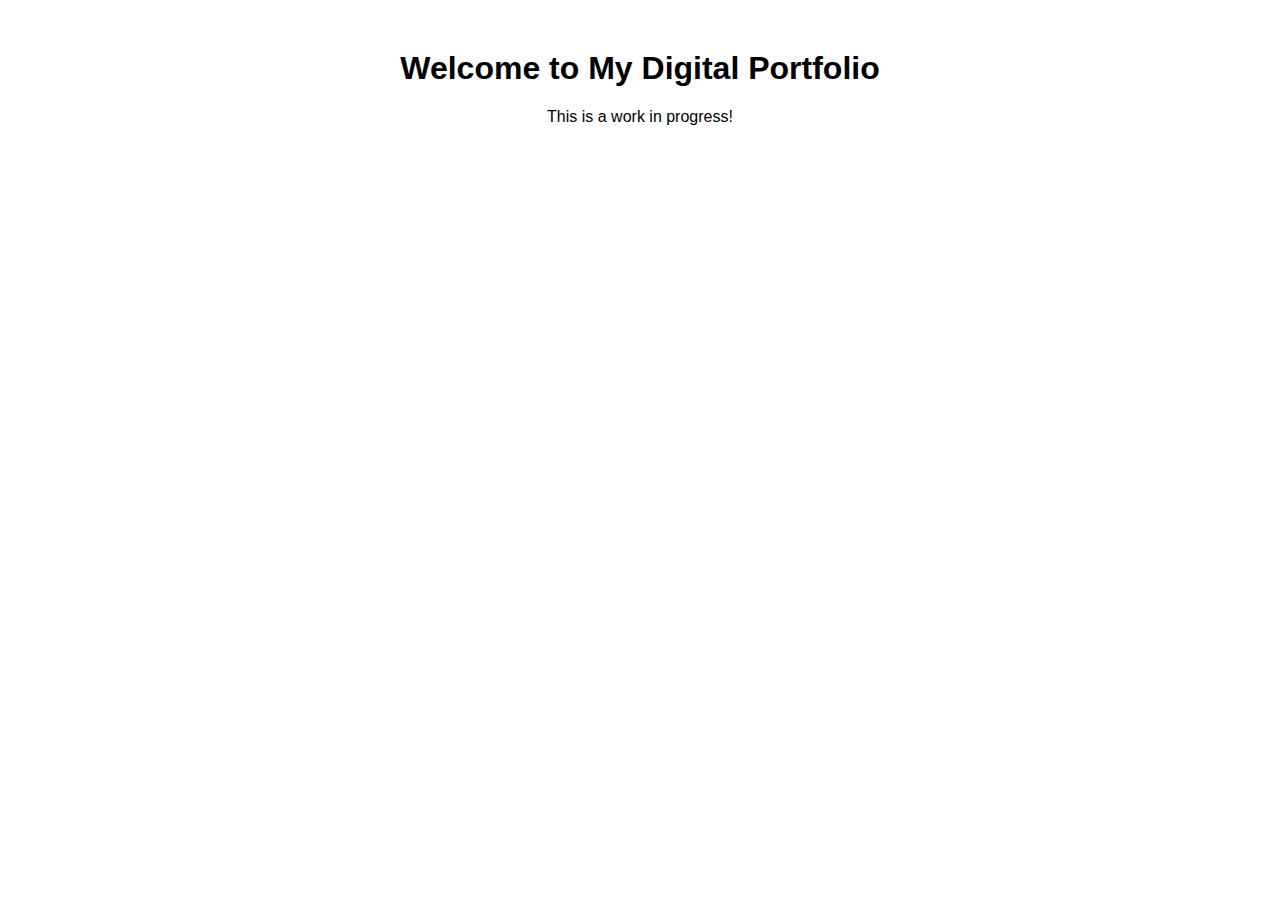
==== index.html @ 858853df "Added initial portfolio files" ====
<!DOCTYPE html>
<html lang="en">
<head>
    <meta charset="UTF-8">
    <meta name="viewport" content="width=device-width, initial-scale=1.0">
    <title>My Digital Portfolio</title>
    <link rel="stylesheet" href="style.css">
</head>
<body>
    <header>
        <h1>Welcome to My Digital Portfolio</h1>
    </header>
    <p>This is a work in progress!</p>
</body>
</html>
---- style.css ----
body {
    font-family: Arial, sans-serif;
    text-align: center;
    margin: 50px;
}
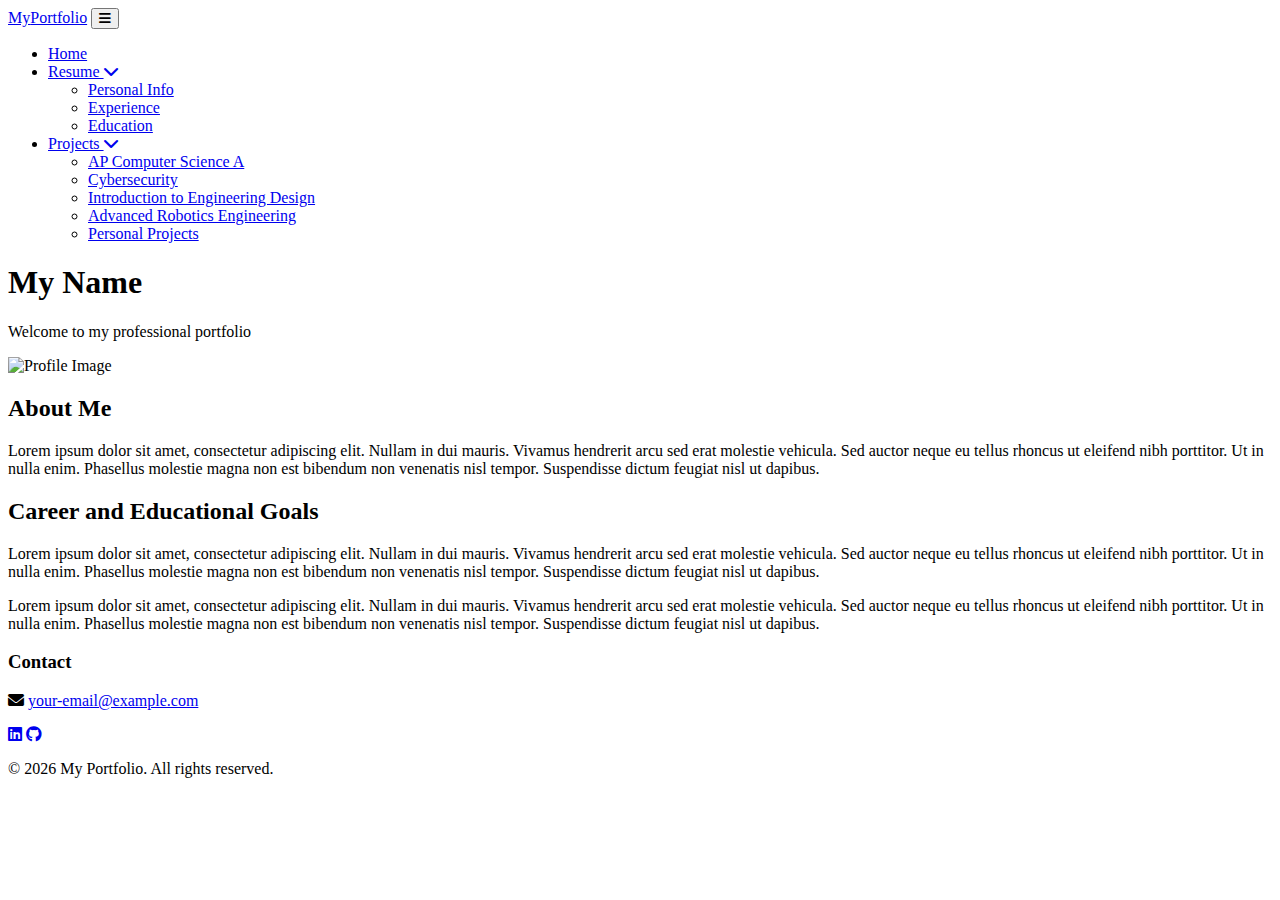
==== commit 7eaa061f: "Initial commit" ====
--- a/index.html
+++ b/index.html
@@ -1,15 +1,105 @@
 <!DOCTYPE html>
 <html lang="en">
+
 <head>
     <meta charset="UTF-8">
     <meta name="viewport" content="width=device-width, initial-scale=1.0">
-    <title>My Digital Portfolio</title>
-    <link rel="stylesheet" href="style.css">
+    <title>My Portfolio</title>
+    <link rel="stylesheet" href="styles.css">
+    <link rel="stylesheet" href="https://cdnjs.cloudflare.com/ajax/libs/font-awesome/6.0.0-beta3/css/all.min.css">
+    <link href="https://fonts.googleapis.com/css2?family=Inter:wght@400;500;600;700&display=swap" rel="stylesheet">
 </head>
+
 <body>
+    <!-- Header -->
     <header>
-        <h1>Welcome to My Digital Portfolio</h1>
+        <div class="container header-container">
+            <a href="index.html" class="logo">My<span>Portfolio</span></a>
+            <button class="mobile-menu-toggle">
+                <i class="fas fa-bars"></i>
+            </button>
+            <nav>
+                <ul class="main-menu">
+                    <li><a href="index.html">Home</a></li>
+                    <li class="dropdown">
+                        <a href="resume.html">Resume <i class="fas fa-chevron-down"></i></a>
+                        <ul class="dropdown-menu">
+                            <li><a href="resume.html#personal-info">Personal Info</a></li>
+                            <li><a href="resume.html#experience">Experience</a></li>
+                            <li><a href="resume.html#education">Education</a></li>
+                        </ul>
+                    </li>
+                    <!-- Other menu items -->
+                    <li class="dropdown">
+                        <a href="projects.html">Projects <i class="fas fa-chevron-down"></i></a>
+                        <ul class="dropdown-menu">
+                            <li><a href="project-detail.html?project=ap-compsci">AP Computer Science A</a></li>
+                            <li><a href="project-detail.html?project=cybersecurity">Cybersecurity</a></li>
+                            <li><a href="project-detail.html?project=engineering-design">Introduction to Engineering
+                                    Design</a></li>
+                            <li><a href="project-detail.html?project=robotics">Advanced Robotics Engineering</a></li>
+                            <li><a href="project-detail.html?project=personal">Personal Projects</a></li>
+                        </ul>
+                    </li>
+                </ul>
+            </nav>
+        </div>
     </header>
-    <p>This is a work in progress!</p>
+
+    <!-- Main Content -->
+    <main class="container">
+        <section class="hero">
+            <h1>My Name</h1>
+            <p>Welcome to my professional portfolio</p>
+        </section>
+
+        <section class="about-me">
+            <div class="about-content">
+                <div class="about-image">
+                    <img src="https://via.placeholder.com/300" alt="Profile Image" class="circular-image">
+                </div>
+                <div class="about-text">
+                    <h2>About Me</h2>
+                    <p>Lorem ipsum dolor sit amet, consectetur adipiscing elit. Nullam in dui mauris. Vivamus hendrerit
+                        arcu sed erat molestie vehicula. Sed auctor neque eu tellus rhoncus ut eleifend nibh porttitor.
+                        Ut in nulla enim. Phasellus molestie magna non est bibendum non venenatis nisl tempor.
+                        Suspendisse dictum feugiat nisl ut dapibus.</p>
+                </div>
+            </div>
+        </section>
+
+        <section class="goals">
+            <h2>Career and Educational Goals</h2>
+            <p>Lorem ipsum dolor sit amet, consectetur adipiscing elit. Nullam in dui mauris. Vivamus hendrerit arcu sed
+                erat molestie vehicula. Sed auctor neque eu tellus rhoncus ut eleifend nibh porttitor. Ut in nulla enim.
+                Phasellus molestie magna non est bibendum non venenatis nisl tempor. Suspendisse dictum feugiat nisl ut
+                dapibus.</p>
+            <p>Lorem ipsum dolor sit amet, consectetur adipiscing elit. Nullam in dui mauris. Vivamus hendrerit arcu sed
+                erat molestie vehicula. Sed auctor neque eu tellus rhoncus ut eleifend nibh porttitor. Ut in nulla enim.
+                Phasellus molestie magna non est bibendum non venenatis nisl tempor. Suspendisse dictum feugiat nisl ut
+                dapibus.</p>
+        </section>
+    </main>
+
+    <!-- Footer -->
+    <footer>
+        <div class="container footer-container">
+            <div class="contact-info">
+                <h3>Contact</h3>
+                <p><i class="fas fa-envelope"></i> <a href="mailto:your-email@example.com">your-email@example.com</a>
+                </p>
+                <div class="social-links">
+                    <a href="#"><i class="fab fa-linkedin"></i></a>
+                    <a href="#"><i class="fab fa-github"></i></a>
+                </div>
+            </div>
+        </div>
+        <div class="copyright">
+            <p>&copy; <span id="year"></span> My Portfolio. All rights reserved.</p>
+        </div>
+    </footer>
+
+    <script src="script.js"></script>
 </body>
+
 </html>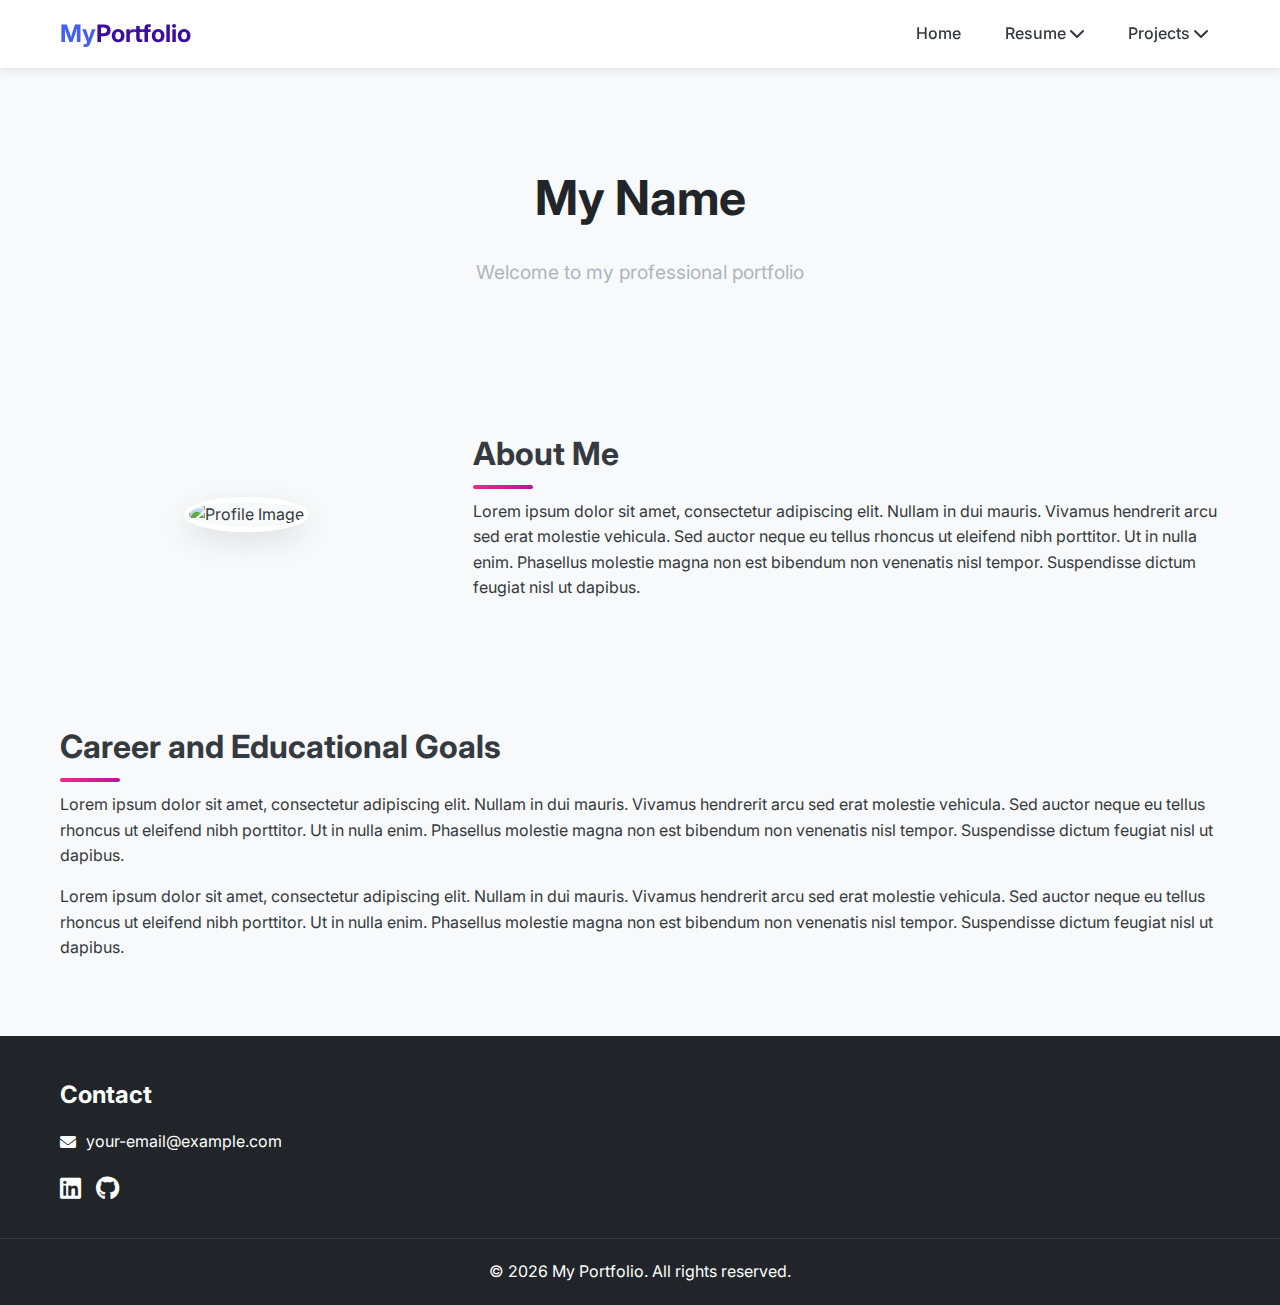
==== commit e7d8d0ec: "CSS fix" ====
--- a/index.html
+++ b/index.html
@@ -5,7 +5,7 @@
     <meta charset="UTF-8">
     <meta name="viewport" content="width=device-width, initial-scale=1.0">
     <title>My Portfolio</title>
-    <link rel="stylesheet" href="styles.css">
+    <link rel="stylesheet" href="style.css">
     <link rel="stylesheet" href="https://cdnjs.cloudflare.com/ajax/libs/font-awesome/6.0.0-beta3/css/all.min.css">
     <link href="https://fonts.googleapis.com/css2?family=Inter:wght@400;500;600;700&display=swap" rel="stylesheet">
 </head>
--- a/style.css
+++ b/style.css
@@ -0,0 +1,617 @@
+/* ======================
+   BASE STYLES
+   ====================== */
+:root {
+  --primary-color: #4361ee;
+  --secondary-color: #3a0ca3;
+  --accent-color: #f72585;
+  --light-color: #f8f9fa;
+  --dark-color: #212529;
+  --text-color: #343a40;
+  --text-light: #adb5bd;
+  --border-color: #dee2e6;
+  --shadow-color: rgba(0, 0, 0, 0.1);
+  --gradient-primary: linear-gradient(135deg, #4361ee 0%, #3a0ca3 100%);
+  --gradient-accent: linear-gradient(135deg, #f72585 0%, #b5179e 100%);
+}
+
+* {
+  margin: 0;
+  padding: 0;
+  box-sizing: border-box;
+}
+
+html {
+  scroll-behavior: smooth;
+}
+
+body {
+  font-family: 'Inter', -apple-system, BlinkMacSystemFont, sans-serif;
+  line-height: 1.6;
+  color: var(--text-color);
+  background-color: var(--light-color);
+  padding-top: 80px;
+  /* Space for fixed header */
+}
+
+.container {
+  width: 100%;
+  max-width: 1200px;
+  margin: 0 auto;
+  padding: 0 20px;
+}
+
+/* ======================
+     HEADER & NAVIGATION
+     ====================== */
+header {
+  background: rgba(255, 255, 255, 0.95);
+  backdrop-filter: blur(10px);
+  -webkit-backdrop-filter: blur(10px);
+  box-shadow: 0 2px 10px rgba(0, 0, 0, 0.1);
+  position: fixed;
+  top: 0;
+  width: 100%;
+  z-index: 1000;
+  padding: 15px 0;
+}
+
+.header-container {
+  display: flex;
+  justify-content: space-between;
+  align-items: center;
+}
+
+.logo {
+  font-size: 1.5rem;
+  font-weight: 700;
+  color: var(--primary-color);
+  text-decoration: none;
+}
+
+.logo span {
+  color: var(--secondary-color);
+}
+
+.mobile-menu-toggle {
+  background: none;
+  border: none;
+  font-size: 1.5rem;
+  color: var(--dark-color);
+  cursor: pointer;
+  display: none;
+}
+
+.main-menu {
+  display: flex;
+  list-style: none;
+}
+
+.main-menu li {
+  position: relative;
+  margin-left: 20px;
+}
+
+.main-menu a {
+  color: var(--text-color);
+  text-decoration: none;
+  font-weight: 500;
+  padding: 8px 12px;
+  border-radius: 4px;
+  transition: all 0.3s ease;
+}
+
+.main-menu a:hover {
+  color: var(--primary-color);
+  background: rgba(67, 97, 238, 0.1);
+}
+
+.dropdown-menu {
+  display: none;
+  position: absolute;
+  top: 100%;
+  left: 0;
+  background: white;
+  box-shadow: 0 10px 15px rgba(0, 0, 0, 0.1);
+  border-radius: 8px;
+  min-width: 200px;
+  list-style: none;
+  padding: 10px 0;
+  z-index: 100;
+}
+
+.dropdown-menu li {
+  margin: 0;
+}
+
+.dropdown-menu a {
+  display: block;
+  padding: 8px 20px;
+  color: var(--text-color);
+  transition: all 0.3s ease;
+}
+
+.dropdown-menu a:hover {
+  background: rgba(67, 97, 238, 0.1);
+  color: var(--primary-color);
+}
+
+.dropdown:hover .dropdown-menu {
+  display: block;
+}
+
+/* ======================
+     MAIN CONTENT
+     ====================== */
+.hero {
+  text-align: center;
+  padding: 80px 0;
+}
+
+.hero h1 {
+  font-size: 3rem;
+  margin-bottom: 20px;
+  color: var(--dark-color);
+}
+
+.hero p {
+  font-size: 1.2rem;
+  color: var(--text-light);
+}
+
+.about-me {
+  padding: 60px 0;
+}
+
+.about-content {
+  display: flex;
+  align-items: center;
+  gap: 40px;
+}
+
+.about-image {
+  flex: 1;
+  text-align: center;
+}
+
+.circular-image {
+  width: 280px;
+  height: 280px;
+  border-radius: 50%;
+  object-fit: cover;
+  border: 5px solid white;
+  box-shadow: 0 10px 30px rgba(0, 0, 0, 0.1);
+  transition: transform 0.3s ease;
+}
+
+.circular-image:hover {
+  transform: scale(1.05);
+}
+
+.about-text {
+  flex: 2;
+}
+
+.about-text h2 {
+  font-size: 2rem;
+  margin-bottom: 20px;
+  position: relative;
+}
+
+.about-text h2::after {
+  content: '';
+  position: absolute;
+  bottom: -10px;
+  left: 0;
+  width: 60px;
+  height: 4px;
+  background: var(--gradient-accent);
+  border-radius: 2px;
+}
+
+.goals {
+  padding: 60px 0;
+}
+
+.goals h2 {
+  font-size: 2rem;
+  margin-bottom: 20px;
+  position: relative;
+}
+
+.goals h2::after {
+  content: '';
+  position: absolute;
+  bottom: -10px;
+  left: 0;
+  width: 60px;
+  height: 4px;
+  background: var(--gradient-accent);
+  border-radius: 2px;
+}
+
+.goals p {
+  margin-bottom: 15px;
+}
+
+/* ======================
+     FOOTER
+     ====================== */
+footer {
+  background: var(--dark-color);
+  color: white;
+  padding: 40px 0 20px;
+}
+
+.footer-container {
+  display: flex;
+  justify-content: space-between;
+  align-items: flex-start;
+  margin-bottom: 30px;
+}
+
+.contact-info h3 {
+  font-size: 1.5rem;
+  margin-bottom: 15px;
+}
+
+.contact-info p {
+  margin-bottom: 10px;
+  display: flex;
+  align-items: center;
+  gap: 10px;
+}
+
+.contact-info a {
+  color: white;
+  text-decoration: none;
+  transition: color 0.3s ease;
+}
+
+.contact-info a:hover {
+  color: var(--accent-color);
+}
+
+.social-links {
+  display: flex;
+  gap: 15px;
+  margin-top: 15px;
+}
+
+.social-links a {
+  color: white;
+  font-size: 1.5rem;
+  transition: color 0.3s ease;
+}
+
+.social-links a:hover {
+  color: var(--accent-color);
+}
+
+.copyright {
+  text-align: center;
+  padding-top: 20px;
+  border-top: 1px solid rgba(255, 255, 255, 0.1);
+}
+
+/* ======================
+     PROJECTS PAGE
+     ====================== */
+.projects-section {
+  padding: 60px 0;
+}
+
+.projects-section h1 {
+  font-size: 2.5rem;
+  margin-bottom: 40px;
+  text-align: center;
+}
+
+.project-cards {
+  display: grid;
+  grid-template-columns: repeat(auto-fill, minmax(350px, 1fr));
+  gap: 30px;
+}
+
+.project-card {
+  background: white;
+  border-radius: 10px;
+  overflow: hidden;
+  box-shadow: 0 5px 15px rgba(0, 0, 0, 0.1);
+  transition: transform 0.3s ease, box-shadow 0.3s ease;
+  cursor: pointer;
+}
+
+.project-card:hover {
+  transform: translateY(-10px);
+  box-shadow: 0 15px 30px rgba(0, 0, 0, 0.15);
+}
+
+.project-image img {
+  width: 100%;
+  height: 200px;
+  object-fit: cover;
+}
+
+.project-content {
+  padding: 20px;
+}
+
+.project-content h2 {
+  font-size: 1.5rem;
+  margin-bottom: 10px;
+  color: var(--dark-color);
+}
+
+.project-content p {
+  margin-bottom: 15px;
+  color: var(--text-light);
+}
+
+/* ======================
+     PROJECT DETAIL PAGE
+     ====================== */
+.project-detail {
+  padding: 60px 0;
+}
+
+.project-detail h1 {
+  font-size: 2.5rem;
+  margin-bottom: 20px;
+}
+
+.project-detail-content {
+  display: flex;
+  gap: 40px;
+  margin: 40px 0;
+}
+
+.project-gallery {
+  flex: 1;
+}
+
+.gallery-grid {
+  display: grid;
+  grid-template-columns: repeat(auto-fill, minmax(250px, 1fr));
+  gap: 20px;
+}
+
+.gallery-grid img {
+  width: 100%;
+  height: 200px;
+  object-fit: cover;
+  border-radius: 8px;
+  transition: transform 0.3s ease;
+}
+
+.gallery-grid img:hover {
+  transform: scale(1.05);
+}
+
+.project-description {
+  flex: 1;
+}
+
+.project-description h2 {
+  font-size: 1.8rem;
+  margin-bottom: 20px;
+}
+
+.project-description p {
+  margin-bottom: 15px;
+  line-height: 1.7;
+}
+
+.project-links {
+  margin-top: 40px;
+}
+
+.project-links h3 {
+  font-size: 1.5rem;
+  margin-bottom: 20px;
+}
+
+.links-container {
+  display: flex;
+  flex-wrap: wrap;
+  gap: 15px;
+}
+
+.resource-link {
+  display: inline-flex;
+  align-items: center;
+  gap: 8px;
+  padding: 10px 20px;
+  background: var(--primary-color);
+  color: white;
+  border-radius: 6px;
+  text-decoration: none;
+  transition: all 0.3s ease;
+}
+
+.resource-link:hover {
+  background: var(--secondary-color);
+  transform: translateY(-3px);
+}
+
+/* ======================
+     RESUME PAGE
+     ====================== */
+.resume-section {
+  padding: 60px 0;
+}
+
+.resume-section h1 {
+  font-size: 2.5rem;
+  margin-bottom: 40px;
+  text-align: center;
+}
+
+.resume-category {
+  margin-bottom: 40px;
+  background: white;
+  padding: 30px;
+  border-radius: 10px;
+  box-shadow: 0 5px 15px rgba(0, 0, 0, 0.05);
+}
+
+.resume-category h2 {
+  font-size: 1.8rem;
+  margin-bottom: 20px;
+  color: var(--dark-color);
+  position: relative;
+  padding-bottom: 10px;
+}
+
+.resume-category h2::after {
+  content: '';
+  position: absolute;
+  bottom: 0;
+  left: 0;
+  width: 60px;
+  height: 3px;
+  background: var(--gradient-accent);
+}
+
+.experience-item,
+.education-item,
+.project-item {
+  margin-bottom: 30px;
+}
+
+.experience-item h3,
+.education-item h3,
+.project-item h3 {
+  font-size: 1.3rem;
+  margin-bottom: 5px;
+}
+
+.company,
+.institution,
+.date {
+  font-style: italic;
+  color: var(--text-light);
+  margin-bottom: 10px;
+  display: block;
+}
+
+.resume-category ul {
+  margin-left: 20px;
+}
+
+.resume-category li {
+  margin-bottom: 8px;
+}
+
+.skills-container {
+  display: flex;
+  gap: 40px;
+  flex-wrap: wrap;
+}
+
+.skill-category {
+  flex: 1;
+  min-width: 250px;
+}
+
+.skill-category h3 {
+  font-size: 1.2rem;
+  margin-bottom: 15px;
+}
+
+.download-resume {
+  text-align: center;
+  margin-top: 50px;
+}
+
+.download-btn {
+  display: inline-flex;
+  align-items: center;
+  gap: 10px;
+  padding: 12px 25px;
+  background: var(--gradient-primary);
+  color: white;
+  text-decoration: none;
+  border-radius: 6px;
+  font-weight: 500;
+  transition: all 0.3s ease;
+}
+
+.download-btn:hover {
+  transform: translateY(-3px);
+  box-shadow: 0 10px 20px rgba(67, 97, 238, 0.3);
+}
+
+/* ======================
+     RESPONSIVE DESIGN
+     ====================== */
+@media (max-width: 992px) {
+  .about-content {
+    flex-direction: column;
+  }
+
+  .project-detail-content {
+    flex-direction: column;
+  }
+}
+
+@media (max-width: 768px) {
+  .mobile-menu-toggle {
+    display: block;
+  }
+
+  .main-menu {
+    position: fixed;
+    top: 80px;
+    left: 0;
+    width: 100%;
+    background: white;
+    flex-direction: column;
+    padding: 20px;
+    box-shadow: 0 10px 15px rgba(0, 0, 0, 0.1);
+    display: none;
+  }
+
+  .main-menu.show {
+    display: flex;
+  }
+
+  .main-menu li {
+    margin: 10px 0;
+  }
+
+  .dropdown-menu {
+    position: static;
+    box-shadow: none;
+    display: none;
+    margin-top: 10px;
+    margin-left: 20px;
+  }
+
+  .dropdown-menu.show {
+    display: block;
+  }
+
+  .hero h1 {
+    font-size: 2.5rem;
+  }
+
+  .project-cards {
+    grid-template-columns: 1fr;
+  }
+}
+
+@media (max-width: 576px) {
+  .hero h1 {
+    font-size: 2rem;
+  }
+
+  .circular-image {
+    width: 200px;
+    height: 200px;
+  }
+
+  .gallery-grid {
+    grid-template-columns: 1fr;
+  }
+}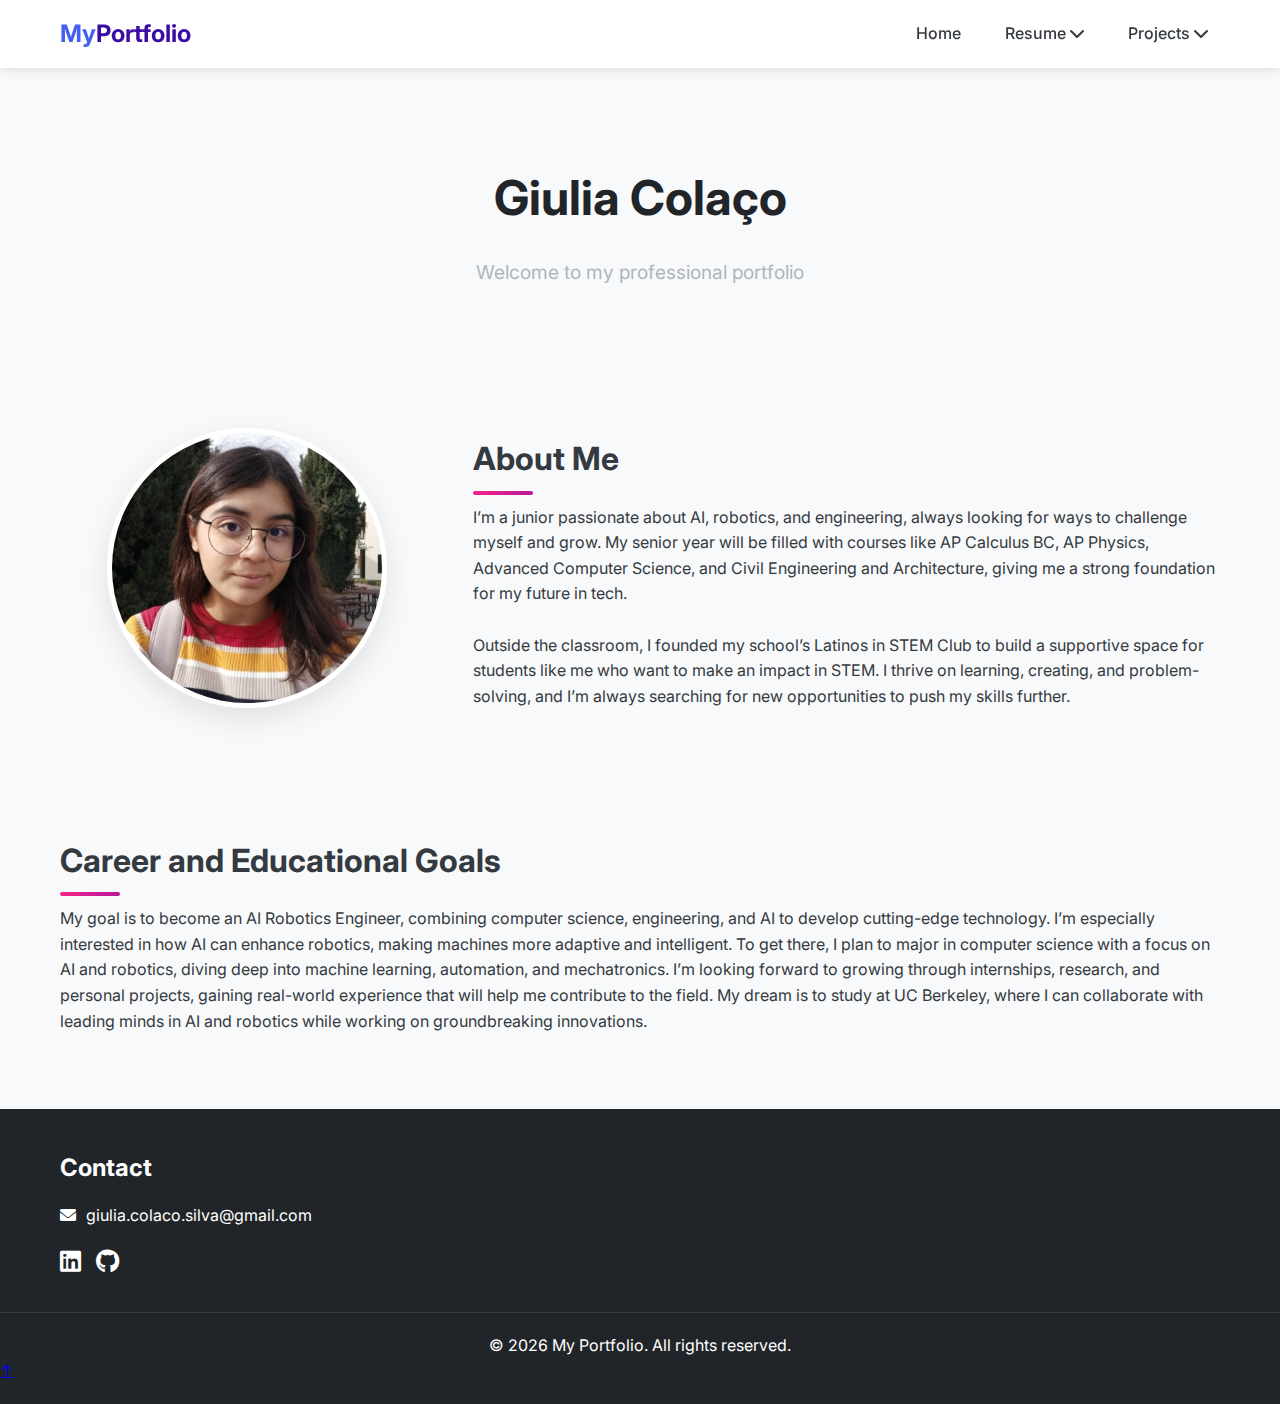
==== commit 7e17415e: "IED addition" ====
--- a/index.html
+++ b/index.html
@@ -26,7 +26,11 @@
                         <ul class="dropdown-menu">
                             <li><a href="resume.html#personal-info">Personal Info</a></li>
                             <li><a href="resume.html#experience">Experience</a></li>
+                            <li><a href="resume.html#certifications">Certifications</a></li>
                             <li><a href="resume.html#education">Education</a></li>
+                            <li><a href="resume.html#projects">Projects</a></li>
+                            <li><a href="resume.html#skills">Skills</a></li>
+                            <li><a href="resume.html#languages">Languages</a></li>
                         </ul>
                     </li>
                     <!-- Other menu items -->
@@ -49,55 +53,69 @@
     <!-- Main Content -->
     <main class="container">
         <section class="hero">
-            <h1>My Name</h1>
+            <h1>Giulia Colaço</h1>
             <p>Welcome to my professional portfolio</p>
         </section>
 
         <section class="about-me">
             <div class="about-content">
                 <div class="about-image">
-                    <img src="https://via.placeholder.com/300" alt="Profile Image" class="circular-image">
+                    <img src="assets/my-photo.jpeg" alt="Profile Image" class="circular-image">
                 </div>
                 <div class="about-text">
                     <h2>About Me</h2>
-                    <p>Lorem ipsum dolor sit amet, consectetur adipiscing elit. Nullam in dui mauris. Vivamus hendrerit
-                        arcu sed erat molestie vehicula. Sed auctor neque eu tellus rhoncus ut eleifend nibh porttitor.
-                        Ut in nulla enim. Phasellus molestie magna non est bibendum non venenatis nisl tempor.
-                        Suspendisse dictum feugiat nisl ut dapibus.</p>
+                    <p>I’m a junior passionate about AI, robotics, and engineering, always looking for ways to challenge
+                        myself and grow. My senior year will be filled with courses like AP
+                        Calculus BC, AP Physics, Advanced Computer Science, and Civil Engineering and Architecture,
+                        giving me a strong foundation for my future in tech. </p>
+                    <br>
+                    <p> Outside the classroom, I founded my
+                        school’s Latinos in STEM Club to build a supportive space for students like me who want to make
+                        an impact in STEM. I thrive on learning, creating, and problem-solving, and I’m always searching
+                        for new opportunities to push my skills further.
+                    </p>
                 </div>
             </div>
         </section>
 
         <section class="goals">
             <h2>Career and Educational Goals</h2>
-            <p>Lorem ipsum dolor sit amet, consectetur adipiscing elit. Nullam in dui mauris. Vivamus hendrerit arcu sed
-                erat molestie vehicula. Sed auctor neque eu tellus rhoncus ut eleifend nibh porttitor. Ut in nulla enim.
-                Phasellus molestie magna non est bibendum non venenatis nisl tempor. Suspendisse dictum feugiat nisl ut
-                dapibus.</p>
-            <p>Lorem ipsum dolor sit amet, consectetur adipiscing elit. Nullam in dui mauris. Vivamus hendrerit arcu sed
-                erat molestie vehicula. Sed auctor neque eu tellus rhoncus ut eleifend nibh porttitor. Ut in nulla enim.
-                Phasellus molestie magna non est bibendum non venenatis nisl tempor. Suspendisse dictum feugiat nisl ut
-                dapibus.</p>
+            <p>My goal is to become an AI Robotics Engineer, combining computer science, engineering, and AI to develop
+                cutting-edge technology. I’m especially interested in how AI can enhance robotics, making machines more
+                adaptive and intelligent. To get there, I plan to major in computer science with a focus on AI and
+                robotics, diving deep into machine learning, automation, and mechatronics. I’m looking forward to
+                growing through internships, research, and personal projects, gaining real-world experience that will
+                help me contribute to the field. My dream is to study at UC Berkeley, where I can collaborate with
+                leading minds in AI and robotics while working on groundbreaking innovations.
+            </p>
         </section>
     </main>
 
     <!-- Footer -->
     <footer>
         <div class="container footer-container">
-            <div class="contact-info">
-                <h3>Contact</h3>
-                <p><i class="fas fa-envelope"></i> <a href="mailto:your-email@example.com">your-email@example.com</a>
-                </p>
-                <div class="social-links">
-                    <a href="#"><i class="fab fa-linkedin"></i></a>
-                    <a href="#"><i class="fab fa-github"></i></a>
-                </div>
+          <div class="contact-info">
+            <h3>Contact</h3>
+            <p><i class="fas fa-envelope"></i> 
+              <a href="mailto:giulia.colaco.silva@gmail.com">giulia.colaco.silva@gmail.com</a>
+            </p>
+            <div class="social-links">
+              <a href="https://linkedin.com/in/giulia-colaco-647b1b2a0" target="_blank" rel="noopener noreferrer" aria-label="LinkedIn">
+                <i class="fab fa-linkedin"></i>
+              </a>
+              <a href="https://github.com/giuliacolaco" target="_blank" rel="noopener noreferrer" aria-label="GitHub">
+                <i class="fab fa-github"></i>
+              </a>
             </div>
+          </div>
         </div>
         <div class="copyright">
-            <p>&copy; <span id="year"></span> My Portfolio. All rights reserved.</p>
+          <p>&copy; <span id="year"></span> My Portfolio. All rights reserved.</p>
         </div>
-    </footer>
+        <div class="back-to-top">
+          <a href="#top" aria-label="Back to top">↑</a> <!-- Optional -->
+        </div>
+      </footer>
 
     <script src="script.js"></script>
 </body>
